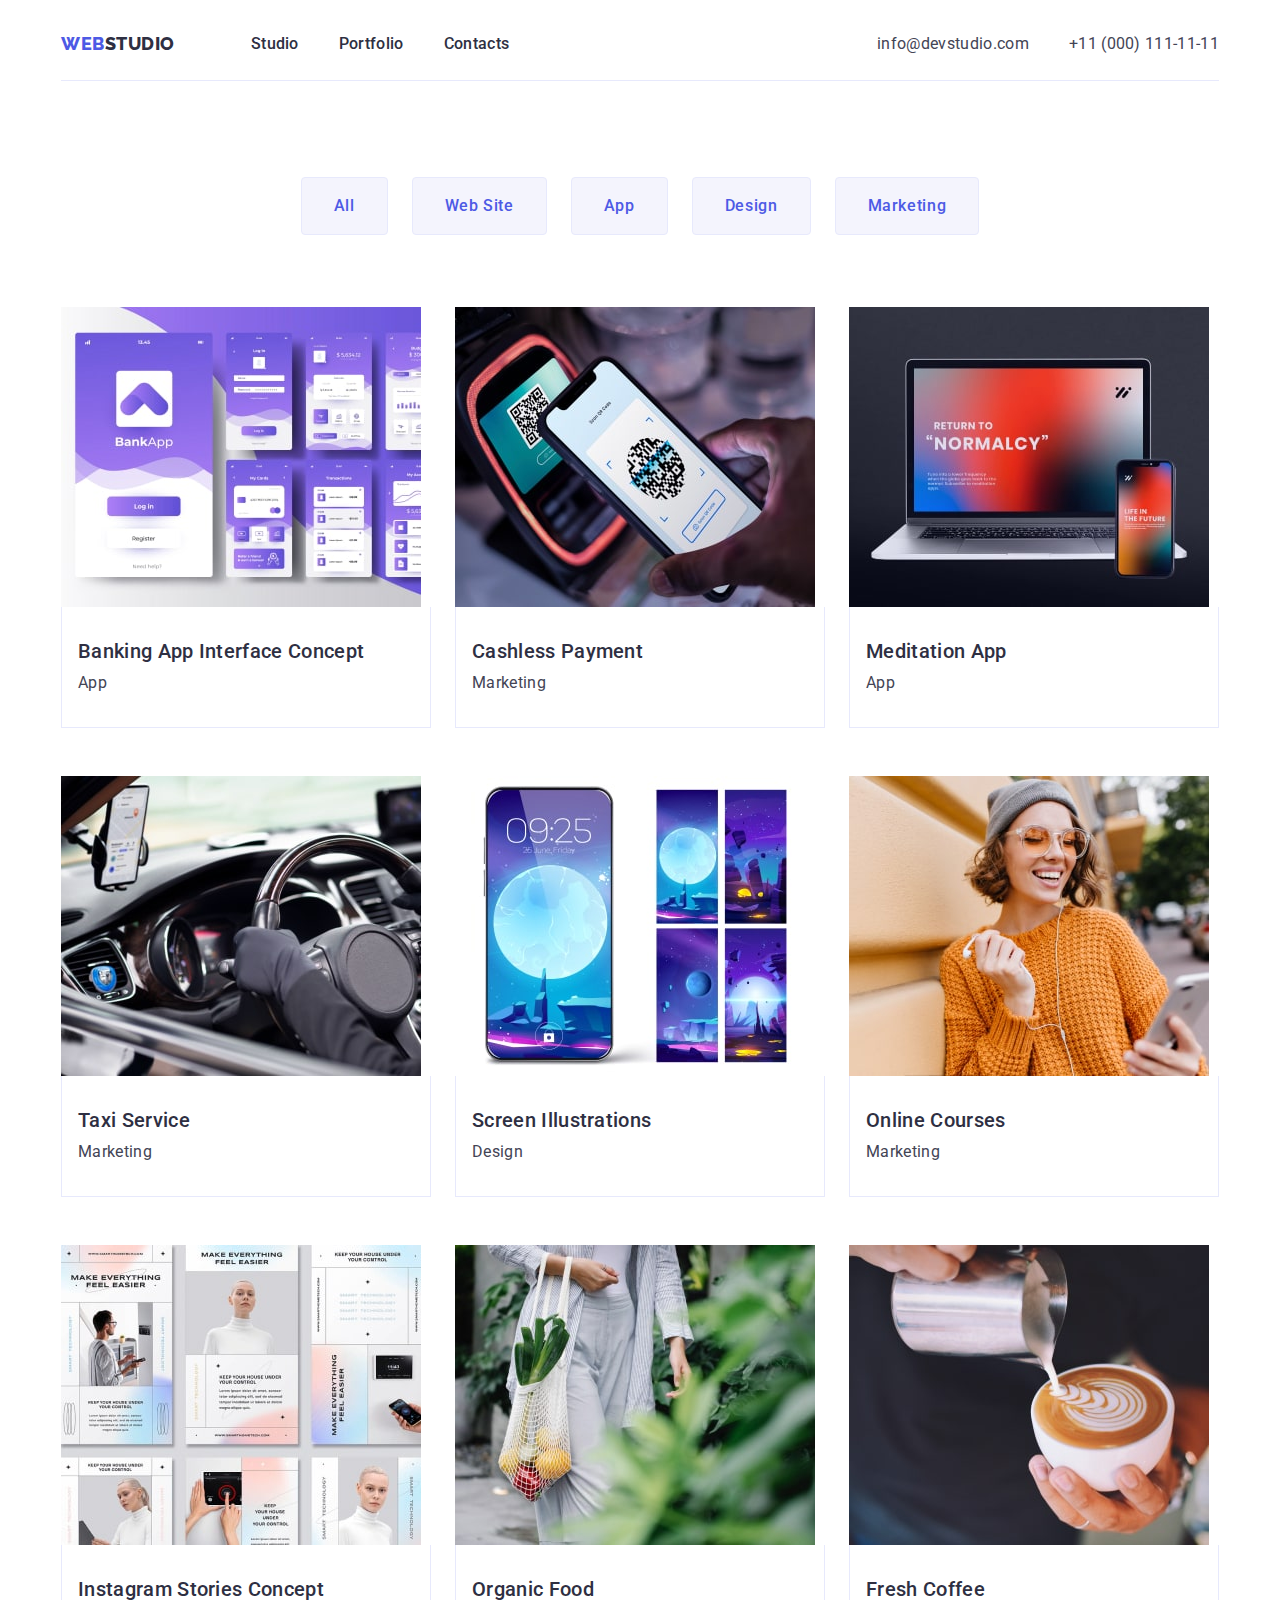
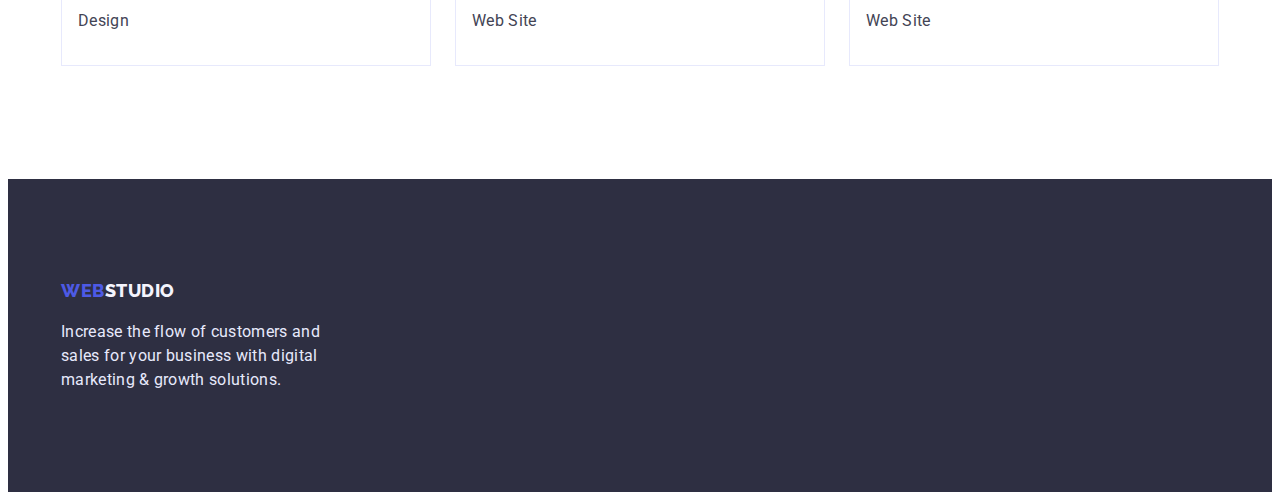
==== portfolio.html @ d9d820c8 "Initial commit" ====
<!DOCTYPE html>
<html lang="en">
  <head>
    <meta charset="UTF-8" />
    <meta http-equiv="X-UA-Compatible" content="IE=edge" />
    <meta name="viewport" content="width=device-width, initial-scale=1.0" />
    <title>Portfolio</title>
    <link rel="preconnect" href="https://fonts.googleapis.com" />
    <link rel="preconnect" href="https://fonts.gstatic.com" crossorigin />
    <link
      href="https://fonts.googleapis.com/css2?family=Raleway:wght@800&family=Roboto:wght@400;500;700&display=swap"
      rel="stylesheet"
    />
    <link
      rel="stylesheet"
      href="https://cdnjs.cloudflare.com/ajax/libs/modern-normalize/1.1.0/modern-normalize.min.css"
      integrity="sha512-wpPYUAdjBVSE4KJnH1VR1HeZfpl1ub8YT/NKx4PuQ5NmX2tKuGu6U/JRp5y+Y8XG2tV+wKQpNHVUX03MfMFn9Q=="
      crossorigin="anonymous"
      referrerpolicy="no-referrer"
    />
    <link rel="stylesheet" href="./css/styles.css" />
  </head>
  <body>
    <header class="header">
      <div class="container header-content">
        <nav class="header-nav">
          <a href="./index.html" class="logo-link">
            <span class="logo">Web</span>Studio</a
          >
          <ul class="header-list list">
            <li class="header-item">
              <a href="" class="header-link link">Studio</a>
            </li>
            <li class="header-item">
              <a href="./portfolio.html" class="header-link link">Portfolio</a>
            </li>
            <li class="header-item">
              <a href="" class="header-link link">Contacts</a>
            </li>
          </ul>
        </nav>
        <address class="contacts">
          <ul class="contacts-list list">
            <li class="contacts-item">
              <a href="mailto:info@devstudio.com" class="contacts-link mail"
                >info@devstudio.com</a
              >
            </li>
            <li class="contacts-item">
              <a href="tel:+110001111111" class="contacts-link tel"
                >+11 (000) 111-11-11</a
              >
            </li>
          </ul>
        </address>
      </div>
    </header>
    <!-- main -->
    <main>
      <section class="projects-portfolio">
        <div class="container">
          <h1 class="visually-hidden">Our Projects</h1>
          <ul class="projects-filter list">
            <li class="projets-item">
              <button type="button" class="button projects-btn">All</button>
            </li>
            <li class="projets-item">
              <button type="button" class="button projects-btn">
                Web Site
              </button>
            </li>
            <li class="projets-item">
              <button type="button" class="button projects-btn">App</button>
            </li>
            <li class="projets-item">
              <button type="button" class="button projects-btn">Design</button>
            </li>
            <li class="projets-item">
              <button type="button" class="button projects-btn">
                Marketing
              </button>
            </li>
          </ul>
          <ul class="projects-list list">
            <li class="projects-item">
              <a href="" class="projects-link">
                <img
                  src="./images/our-portfolio1.jpg"
                  alt="Bank app expamle"
                  width="360"
                  height="300"
                />
                <div class="projects-card">
                  <h2 class="projects-subtitle">
                    Banking App Interface Concept
                  </h2>
                  <p class="projects-text">App</p>
                </div>
              </a>
            </li>
            <li class="projects-item">
              <a href="" class="projects-link">
                <img
                  src="./images/our-portfolio2.jpg"
                  alt="Example of mobile cashless payment"
                  width="360"
                  height="300"
                />
                <div class="projects-card">
                  <h2 class="projects-subtitle">Cashless Payment</h2>
                  <p class="projects-text">Marketing</p>
                </div>
              </a>
            </li>
            <li class="projects-item">
              <a href="" class="projects-link">
                <img
                  src="./images/our-portfolio3.jpg"
                  alt="Notebook and mobile with meditation app"
                  width="360"
                  height="300"
                />
                <div class="projects-card">
                  <h2 class="projects-subtitle">Meditation App</h2>
                  <p class="projects-text">App</p>
                </div>
              </a>
            </li>
            <li class="projects-item">
              <a href="" class="projects-link">
                <img
                  src="./images/our-portfolio4.jpg"
                  alt="Driver of taxi with maps on the phone"
                  width="360"
                  height="300"
                />
                <div class="projects-card">
                  <h2 class="projects-subtitle">Taxi Service</h2>
                  <p class="projects-text">Marketing</p>
                </div>
              </a>
            </li>
            <li class="projects-item">
              <a href="" class="projects-link">
                <img
                  src="./images/our-portfolio5.jpg"
                  alt="Design of phone wallpapers "
                  width="360"
                  height="300"
                />
                <div class="projects-card">
                  <h2 class="projects-subtitle">Screen Illustrations</h2>
                  <p class="projects-text">Design</p>
                </div>
              </a>
            </li>
            <li class="projects-item">
              <a href="" class="projects-link">
                <img
                  src="./images/our-portfolio6.jpg"
                  alt="Woman with headphones"
                  width="360"
                  height="300"
                />
                <div class="projects-card">
                  <h2 class="projects-subtitle">Online Courses</h2>
                  <p class="projects-text">Marketing</p>
                </div>
              </a>
            </li>
            <li class="projects-item">
              <a href="" class="projects-link">
                <img
                  src="./images/our-portfolio7.jpg"
                  alt="Examples of stories in Instagram"
                  width="360"
                  height="300"
                />
                <div class="projects-card">
                  <h2 class="projects-subtitle">Instagram Stories Concept</h2>
                  <p class="projects-text">Design</p>
                </div>
              </a>
            </li>
            <li class="projects-item">
              <a href="" class="projects-link">
                <img
                  src="./images/our-portfolio8.jpg"
                  alt="Woman with groseries in mesh bag"
                  width="360"
                  height="300"
                />
                <div class="projects-card">
                  <h2 class="projects-subtitle">Organic Food</h2>
                  <p class="projects-text">Web Site</p>
                </div>
              </a>
            </li>
            <li class="projects-item">
              <a href="" class="projects-link">
                <img
                  src="./images/our-portfolio9.jpg"
                  alt="Latte art in the cup"
                  width="360"
                  height="300"
                />
                <div class="projects-card">
                  <h2 class="projects-subtitle">Fresh Coffee</h2>
                  <p class="projects-text">Web Site</p>
                </div>
              </a>
            </li>
          </ul>
        </div>
      </section>
    </main>
    <!-- /main -->
    <!-- Footer -->
    <footer class="footer">
      <div class="container">
        <a href="./index.html" class="logo-link">
          <span class="logo">Web</span>Studio</a
        >
        <p class="footer-text">
          Increase the flow of customers and sales for your business with
          digital marketing & growth solutions.
        </p>
      </div>
    </footer>
    <!-- /Footer -->
  </body>
</html>
---- css/styles.css ----
:root {
  --primary-text-color: #434455;
  --title-text-color: #2e2f42;
  --active-color: #404bbf;
  --primary-bg-color: #ffffff;
  --main-margin: 24px;
  --secondary-margin: 8px;
}
body {
  color: var(--primary-text-color);
  background-color: var(--primary-bg-color);
  font-family: Roboto, sans-serif;
  letter-spacing: 0.02em;
  font-size: 16px;
  line-height: 1.5;
}
h1,
h2,
h3,
h4,
h5,
h6,
p {
  margin: 0;
}
ul {
  margin: 0;
  padding: 0;
}
.container {
  width: 1158px;
  margin: 0 auto;
  padding: 0 15px;
  /* outline: 1px solid red; */
}
img {
  display: block;
  max-width: 100%;
  height: auto;
}
.list {
  list-style: none;
}
.button {
  font-family: inherit;
  letter-spacing: 0.04em;
  font-weight: 500;
  font-size: 16px;
  line-height: 1.5;
  cursor: pointer;
}
.title {
  color: var(--title-text-color);
  font-size: 36px;
  line-height: 1.11;
  text-align: center;
  text-transform: capitalize;
}
.visually-hidden {
  position: absolute;
  width: 1px;
  height: 1px;
  margin: -1px;
  border: 0;
  padding: 0;
  white-space: nowrap;
  clip-path: inset(100%);
  clip: rect(0 0 0 0);
  overflow: hidden;
}

/* -------------------Header ---------------*/

.logo {
  color: #4d5ae5;
  text-decoration: none;
}
.logo-link {
  color: var(--title-text-color);
  font-family: Raleway, sans-serif;
  text-decoration: none;
  font-weight: 800;
  font-size: 18px;
  line-height: 1.33;
  letter-spacing: 0.03em;
  text-transform: uppercase;
  margin-right: 76px;
}

.header-content {
  border-bottom: solid rgba(231, 233, 252, 1) 1px;
  display: flex;
  padding: 24px 0;
}
.header-list {
  display: flex;
  gap: 40px;
}
.header-nav {
  display: flex;
  align-items: center;
}
.header-link {
  color: var(--title-text-color);
  text-decoration: none;
  font-weight: 500;
  font-size: 16px;
  line-height: 1.5;
}
.header-link:hover,
.header-link:focus {
  color: var(--active-color);
}
.contacts-list {
  display: flex;
}
.contacts {
  margin-left: auto;
}
.mail {
  margin-right: 40px;
}

.contacts-link {
  color: var(--primary-text-color);
  font-style: normal;
  text-decoration: none;
  font-size: 16px;
  line-height: 1.5;
}
.contacts-link:hover,
.contacts-link:focus {
  color: var(--active-color);
}

/*-------------------- hero section -------------------*/
.hero {
  background-color: #2e2f42;
  padding-top: 164px;
  padding-bottom: 188px;
}
.hero-container {
  display: flex;
  flex-direction: column;
  flex-grow: 1;
  align-items: center;
}
.hero-title {
  color: #ffffff;
  font-size: 56px;
  line-height: 1.07;
  width: 496px;
  margin-bottom: 48px;
  text-align: center;
}
.hero-button {
  color: #ffffff;
  font-weight: 500;
  background-color: #4d5ae5;
  padding: 16px 32px;
  border: transparent;
  box-shadow: 0px 4px 4px rgba(0, 0, 0, 0.15);
  border-radius: 4px;
  min-width: 169px;
}
.hero-button:hover,
.hero-button:focus {
  background-color: #404bbf;
}

/* sections */
/* ---------------------Features---------------------- */
.features {
  padding-top: 120px;
  padding-bottom: 60px;
}
.features-list {
  display: flex;
  gap: 24px;
}
.features-item {
  width: calc((100% - 72px) / 4);
}
.features-subtitle {
  font-weight: 500;
  color: var(--title-text-color);
  font-size: 20px;
  line-height: 1.2;
  margin-bottom: var(--secondary-margin);
}
.features-text {
  min-width: 264px;
}

/*-------------Work section-----------  */
.work {
  padding-top: 60px;
  padding-bottom: 120px;
}
.work-title {
  font-size: 36px;
  line-height: 1.1;
  text-align: center;
  margin-bottom: 72px;
}
.work-list {
  display: flex;
  gap: 24px;
}
/* --------------------------Team section------------------ */
.team {
  padding: 120px 0;
  background-color: #f4f4fd;
}
.team-title {
  font-size: 36px;
  line-height: 1.1;
  text-align: center;
  padding-bottom: 72px;
}
.team-subtitle {
  font-weight: 500;
  color: var(--title-text-color);
  margin-bottom: var(--secondary-margin);
  text-align: center;
}
.team-text {
  text-align: center;
}
.team-item {
  width: calc((100% - 72px) / 3);
  box-shadow: 0px 1px 6px rgba(46, 47, 66, 0.08),
    0px 1px 1px rgba(46, 47, 66, 0.16), 0px 2px 1px rgba(46, 47, 66, 0.08);
  border-radius: 0px 0px 4px 4px;
  background-color: #ffffff;
}
.team-list {
  display: flex;
  gap: 24px;
}
.team-card {
  padding: 32px 0;
}
/* ---------------------footer --------------*/
.footer {
  background-color: #2e2f42;
  padding: 100px 0;
}
.footer .logo-link {
  color: rgba(244, 244, 253, 1);
  margin-right: 0;
}
.footer-text {
  color: #e7e9fc;
  letter-spacing: 0.02em;
  width: 264px;
  margin-top: 16px;
}
/* ----------------Portfolio-------------- */
.projects-portfolio {
  padding-top: 96px;
  padding-bottom: 113px;
}
.projects-button {
  padding-top: 96px;
  padding-bottom: 72px;
}
.projects-btn {
  color: #4d5ae5;
  background-color: #f4f4fd;
  border: 1px solid #e7e9fc;
  border-radius: 4px;
  padding: 16px 32px;
}
.projects-btn:hover,
.projects-btn:focus {
  color: #ffffff;
  background-color: #404bbf;
}

.projects-link {
  text-decoration: none;
}
.projects-filter {
  display: flex;
  flex-direction: row;
  justify-content: center;
  align-items: center;
  gap: 24px;
  margin-bottom: 72px;
}
.projects-list {
  display: flex;
  flex-direction: row;
  flex-wrap: wrap;
  gap: 48px 24px;
  justify-content: center;
}
.projects-subtitle {
  font-weight: 500;
  font-size: 20px;
  line-height: 1.2;
  color: var(--title-text-color);
  margin-bottom: var(--secondary-margin);
}
.projects-card {
  border: 1px solid #e7e9fc;
  border-top: transparent;
  padding: 32px 0 32px 16px;
}
.projects-item {
  width: calc((100% - 48px) / 3);
  text-decoration: none;
}
.projects-text {
  color: var(--primary-text-color);
}
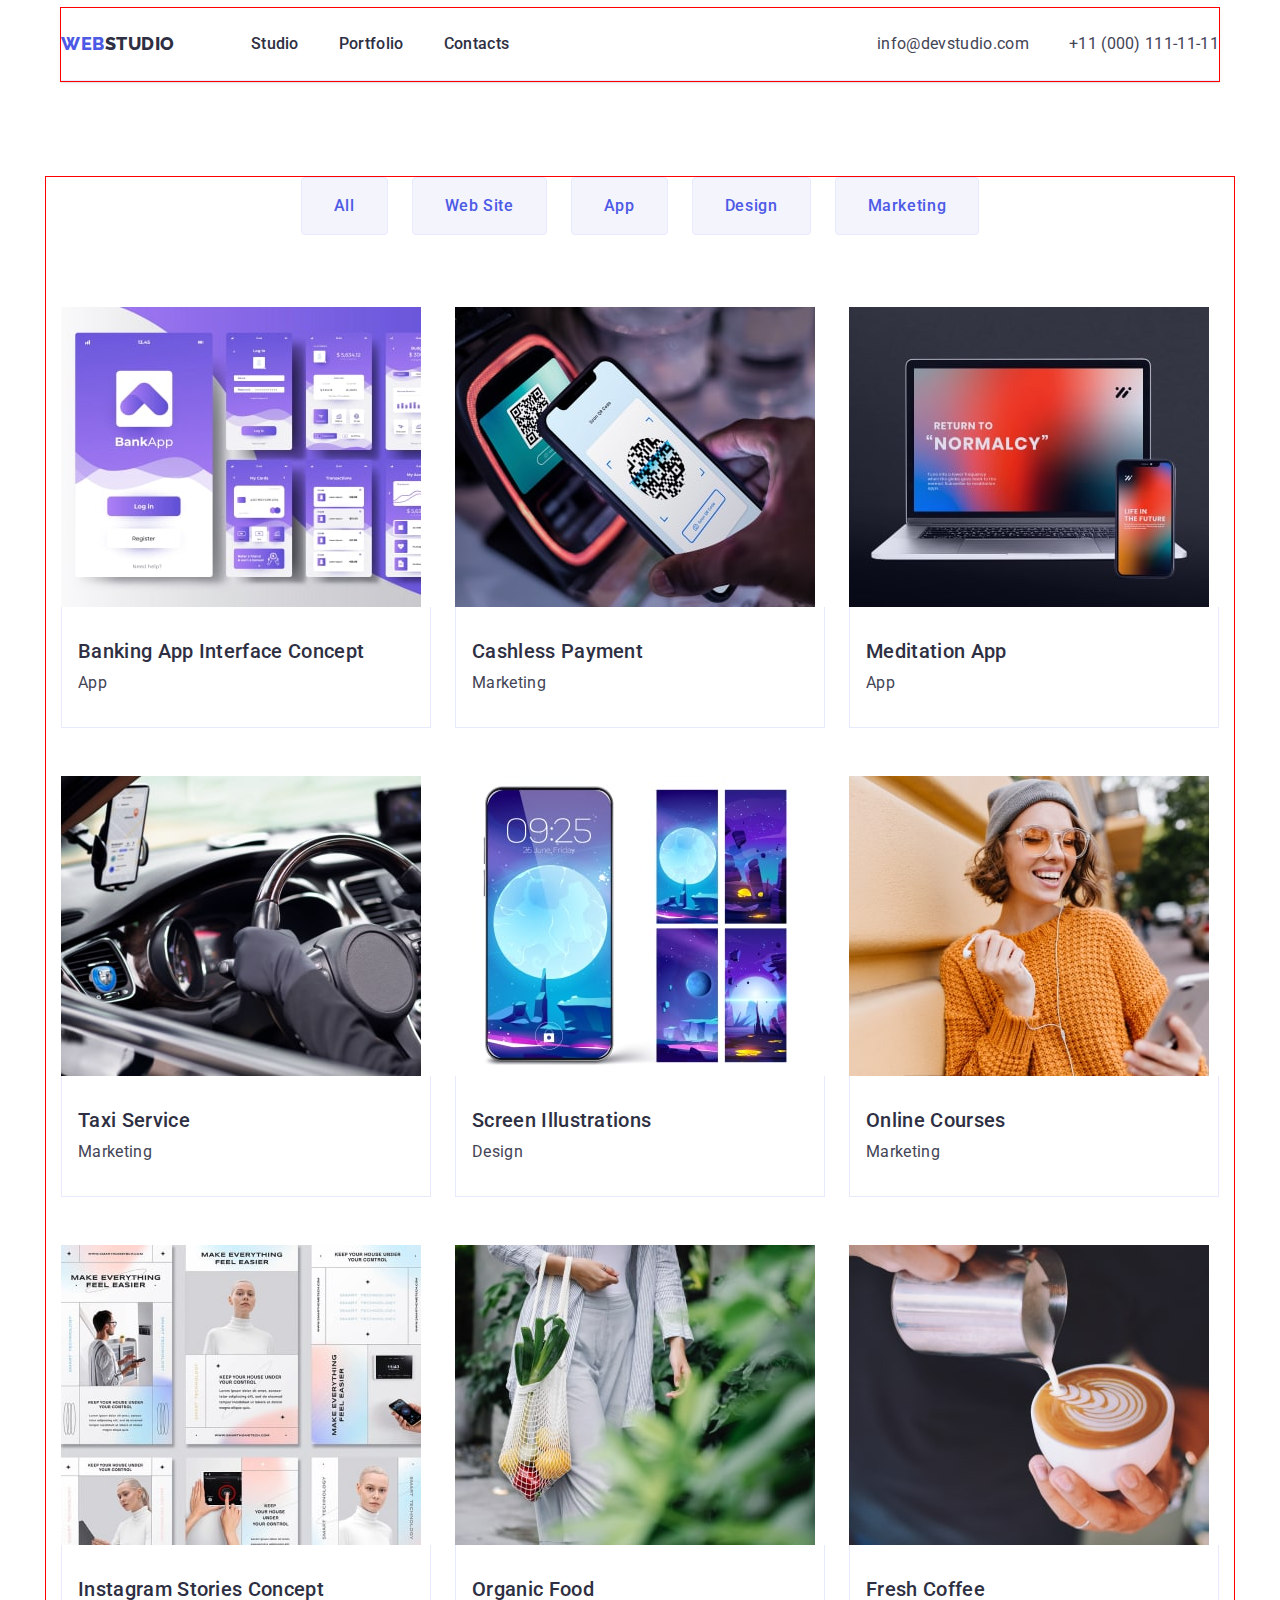
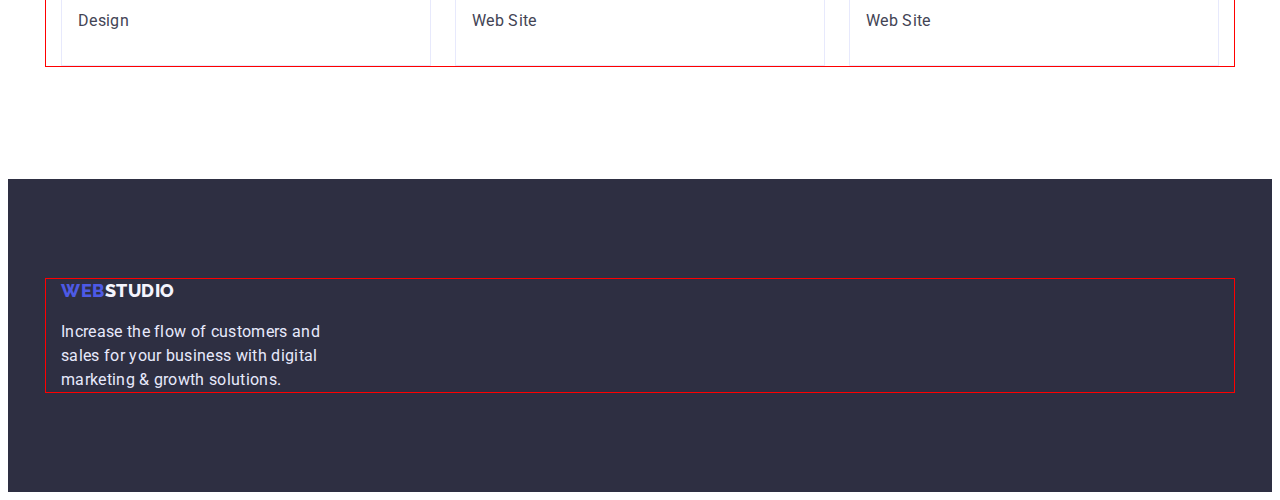
==== commit 5b30cf8f: "summary" ====
--- a/portfolio.html
+++ b/portfolio.html
@@ -24,12 +24,12 @@
     <header class="header">
       <div class="container header-content">
         <nav class="header-nav">
-          <a href="./index.html" class="logo-link">
+          <a href="./index.html" class="logo-link link">
             <span class="logo">Web</span>Studio</a
           >
           <ul class="header-list list">
             <li class="header-item">
-              <a href="" class="header-link link">Studio</a>
+              <a href="./index.html" class="header-link link">Studio</a>
             </li>
             <li class="header-item">
               <a href="./portfolio.html" class="header-link link">Portfolio</a>
@@ -42,12 +42,14 @@
         <address class="contacts">
           <ul class="contacts-list list">
             <li class="contacts-item">
-              <a href="mailto:info@devstudio.com" class="contacts-link mail"
+              <a
+                href="mailto:info@devstudio.com"
+                class="contacts-link link mail"
                 >info@devstudio.com</a
               >
             </li>
             <li class="contacts-item">
-              <a href="tel:+110001111111" class="contacts-link tel"
+              <a href="tel:+110001111111" class="contacts-link link tel"
                 >+11 (000) 111-11-11</a
               >
             </li>
@@ -83,7 +85,7 @@
           </ul>
           <ul class="projects-list list">
             <li class="projects-item">
-              <a href="" class="projects-link">
+              <a href="" class="projects-link link">
                 <img
                   src="./images/our-portfolio1.jpg"
                   alt="Bank app expamle"
@@ -99,7 +101,7 @@
               </a>
             </li>
             <li class="projects-item">
-              <a href="" class="projects-link">
+              <a href="" class="projects-link link">
                 <img
                   src="./images/our-portfolio2.jpg"
                   alt="Example of mobile cashless payment"
@@ -113,7 +115,7 @@
               </a>
             </li>
             <li class="projects-item">
-              <a href="" class="projects-link">
+              <a href="" class="projects-link link">
                 <img
                   src="./images/our-portfolio3.jpg"
                   alt="Notebook and mobile with meditation app"
@@ -127,7 +129,7 @@
               </a>
             </li>
             <li class="projects-item">
-              <a href="" class="projects-link">
+              <a href="" class="projects-link link">
                 <img
                   src="./images/our-portfolio4.jpg"
                   alt="Driver of taxi with maps on the phone"
@@ -141,7 +143,7 @@
               </a>
             </li>
             <li class="projects-item">
-              <a href="" class="projects-link">
+              <a href="" class="projects-link link">
                 <img
                   src="./images/our-portfolio5.jpg"
                   alt="Design of phone wallpapers "
@@ -155,7 +157,7 @@
               </a>
             </li>
             <li class="projects-item">
-              <a href="" class="projects-link">
+              <a href="" class="projects-link link">
                 <img
                   src="./images/our-portfolio6.jpg"
                   alt="Woman with headphones"
@@ -169,7 +171,7 @@
               </a>
             </li>
             <li class="projects-item">
-              <a href="" class="projects-link">
+              <a href="" class="projects-link link">
                 <img
                   src="./images/our-portfolio7.jpg"
                   alt="Examples of stories in Instagram"
@@ -183,7 +185,7 @@
               </a>
             </li>
             <li class="projects-item">
-              <a href="" class="projects-link">
+              <a href="" class="projects-link link">
                 <img
                   src="./images/our-portfolio8.jpg"
                   alt="Woman with groseries in mesh bag"
@@ -197,7 +199,7 @@
               </a>
             </li>
             <li class="projects-item">
-              <a href="" class="projects-link">
+              <a href="" class="projects-link link">
                 <img
                   src="./images/our-portfolio9.jpg"
                   alt="Latte art in the cup"
@@ -218,7 +220,7 @@
     <!-- Footer -->
     <footer class="footer">
       <div class="container">
-        <a href="./index.html" class="logo-link">
+        <a href="./index.html" class="logo-link link">
           <span class="logo">Web</span>Studio</a
         >
         <p class="footer-text">
--- a/css/styles.css
+++ b/css/styles.css
@@ -31,7 +31,7 @@
   width: 1158px;
   margin: 0 auto;
   padding: 0 15px;
-  /* outline: 1px solid red; */
+  outline: 1px solid red;
 }
 img {
   display: block;
@@ -40,6 +40,9 @@
 }
 .list {
   list-style: none;
+}
+.link {
+  text-decoration: none;
 }
 .button {
   font-family: inherit;
@@ -78,7 +81,6 @@
 .logo-link {
   color: var(--title-text-color);
   font-family: Raleway, sans-serif;
-  text-decoration: none;
   font-weight: 800;
   font-size: 18px;
   line-height: 1.33;
@@ -89,6 +91,8 @@
 
 .header-content {
   border-bottom: solid rgba(231, 233, 252, 1) 1px;
+  box-shadow: 0px 2px 1px rgba(46, 47, 66, 0.08),
+    0px 1px 1px rgba(46, 47, 66, 0.16), 0px 1px 6px rgba(46, 47, 66, 0.08);
   display: flex;
   padding: 24px 0;
 }
@@ -102,7 +106,6 @@
 }
 .header-link {
   color: var(--title-text-color);
-  text-decoration: none;
   font-weight: 500;
   font-size: 16px;
   line-height: 1.5;
@@ -124,7 +127,6 @@
 .contacts-link {
   color: var(--primary-text-color);
   font-style: normal;
-  text-decoration: none;
   font-size: 16px;
   line-height: 1.5;
 }
@@ -135,11 +137,21 @@
 
 /*-------------------- hero section -------------------*/
 .hero {
-  background-color: #2e2f42;
   padding-top: 164px;
   padding-bottom: 188px;
-}
-.hero-container {
+  margin-left: auto;
+  margin-right: auto;
+  max-width: 1440px;
+  background-image: linear-gradient(
+      rgba(46, 47, 66, 0.7),
+      rgba(46, 47, 66, 0.7)
+    ),
+    url(../images/people-office.jpg);
+  background-repeat: no-repeat;
+  background-size: cover;
+  background-position: center;
+}
+.hero-content {
   display: flex;
   flex-direction: column;
   flex-grow: 1;
@@ -149,7 +161,7 @@
   color: #ffffff;
   font-size: 56px;
   line-height: 1.07;
-  width: 496px;
+  max-width: 496px;
   margin-bottom: 48px;
   text-align: center;
 }
@@ -181,6 +193,18 @@
 .features-item {
   width: calc((100% - 72px) / 4);
 }
+.features-rect {
+  background-color: #f4f4fd;
+  border-radius: 4px;
+  display: flex;
+  align-items: center;
+  justify-content: center;
+  width: 264px;
+  height: 112px;
+  margin-bottom: var(--secondary-margin);
+}
+.features-icon {
+}
 .features-subtitle {
   font-weight: 500;
   color: var(--title-text-color);
@@ -218,14 +242,9 @@
   text-align: center;
   padding-bottom: 72px;
 }
-.team-subtitle {
-  font-weight: 500;
-  color: var(--title-text-color);
-  margin-bottom: var(--secondary-margin);
-  text-align: center;
-}
-.team-text {
-  text-align: center;
+.team-list {
+  display: flex;
+  gap: 24px;
 }
 .team-item {
   width: calc((100% - 72px) / 3);
@@ -234,17 +253,87 @@
   border-radius: 0px 0px 4px 4px;
   background-color: #ffffff;
 }
-.team-list {
-  display: flex;
-  gap: 24px;
-}
 .team-card {
   padding: 32px 0;
+}
+.team-subtitle {
+  font-weight: 500;
+  color: var(--title-text-color);
+  margin-bottom: var(--secondary-margin);
+  text-align: center;
+}
+.team-text {
+  text-align: center;
+  margin-bottom: var(--secondary-margin);
+}
+.team-social-list {
+  display: flex;
+  justify-content: center;
+  gap: 24px;
+  padding-bottom: 32px;
+}
+.team-social-item {
+  width: 40px;
+  height: 40px;
+}
+.team-social-link {
+  background-color: rgba(77, 90, 229, 1);
+  display: flex;
+  justify-content: center;
+  align-content: center;
+  width: 100%;
+  height: 100%;
+  border-radius: 50%;
+  padding: 12px;
+}
+.team-social-link:hover,
+.team-social-link:focus {
+  background-color: #404bbf;
+}
+/* ------------Section Customers--------- */
+.customers {
+  padding-top: 130px;
+  padding-bottom: 120px;
+}
+.customers-title {
+  margin-bottom: 72px;
+}
+.customers-logo-list {
+  display: flex;
+  gap: 24px;
+  justify-content: center;
+  align-content: center;
+}
+.customers-logo-item {
+  width: calc((100% - 144px) / 6);
+  border: 1px solid #8e8f99;
+  border-radius: 4px;
+}
+.customers-logo-link {
+  display: flex;
+  justify-content: center;
+  align-content: center;
+  padding: 16px 32px;
+  color: #8e8f99;
+  border: 1px solid #8e8f99;
+}
+.customers-logo-link:is(:hover, :focus) {
+  color: #404bbf;
+  border-color: #404bbf;
+}
+.customers-logo-icon {
+  fill: currentColor;
 }
 /* ---------------------footer --------------*/
 .footer {
   background-color: #2e2f42;
   padding: 100px 0;
+}
+.footer-content {
+  display: flex;
+}
+.footer-info {
+  display: flex;
 }
 .footer .logo-link {
   color: rgba(244, 244, 253, 1);
@@ -255,6 +344,37 @@
   letter-spacing: 0.02em;
   width: 264px;
   margin-top: 16px;
+}
+.footer-social-media {
+  display: flex;
+  justify-content: center;
+  align-content: center;
+}
+.footer-title {
+  font-weight: 500;
+  color: #ffffff;
+  margin-bottom: 16px;
+}
+.footer-social-list {
+  display: flex;
+  justify-content: center;
+  gap: 16px;
+}
+.footer-social-item {
+  width: 40px;
+  height: 40px;
+}
+.footer-social-link {
+  background-color: rgba(255, 255, 255, 0.1);
+  display: flex;
+  justify-content: center;
+  align-content: center;
+  width: 100%;
+  height: 100%;
+  border-radius: 50%;
+  padding: 8px;
+}
+.footer-icon {
 }
 /* ----------------Portfolio-------------- */
 .projects-portfolio {
@@ -276,10 +396,8 @@
 .projects-btn:focus {
   color: #ffffff;
   background-color: #404bbf;
-}
-
-.projects-link {
-  text-decoration: none;
+  box-shadow: 0px 3px 1px rgba(0, 0, 0, 0.1), 0px 2px 1px rgba(0, 0, 0, 0.08),
+    0px 2px 2px rgba(0, 0, 0, 0.12);
 }
 .projects-filter {
   display: flex;
@@ -310,7 +428,14 @@
 }
 .projects-item {
   width: calc((100% - 48px) / 3);
-  text-decoration: none;
+  background-color: #ffffff;
+}
+.projects-item:hover,
+.projects-item:focus {
+  border: 1px solid #f4f4fd;
+  border-top: transparent;
+  box-shadow: 0px 1px 6px rgba(46, 47, 66, 0.08),
+    0px 1px 1px rgba(46, 47, 66, 0.16), 0px 2px 1px rgba(46, 47, 66, 0.08);
 }
 .projects-text {
   color: var(--primary-text-color);
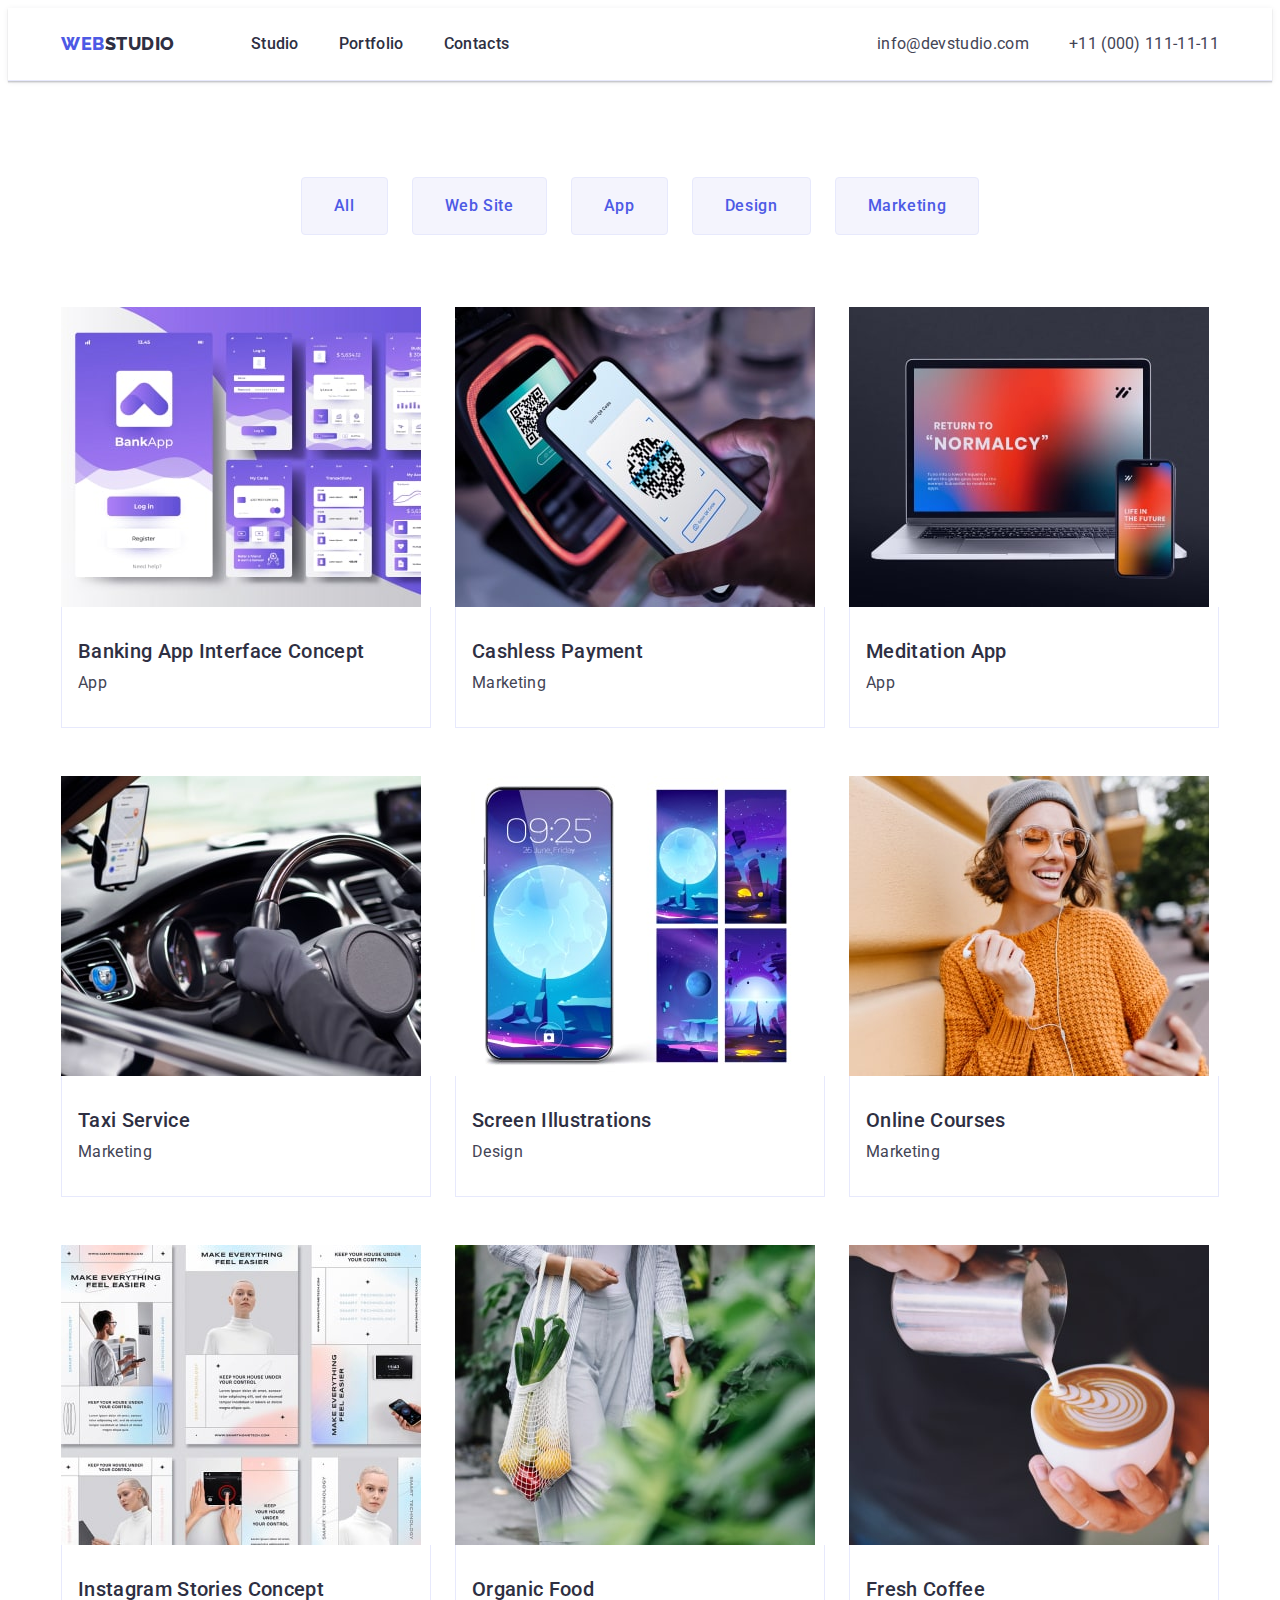
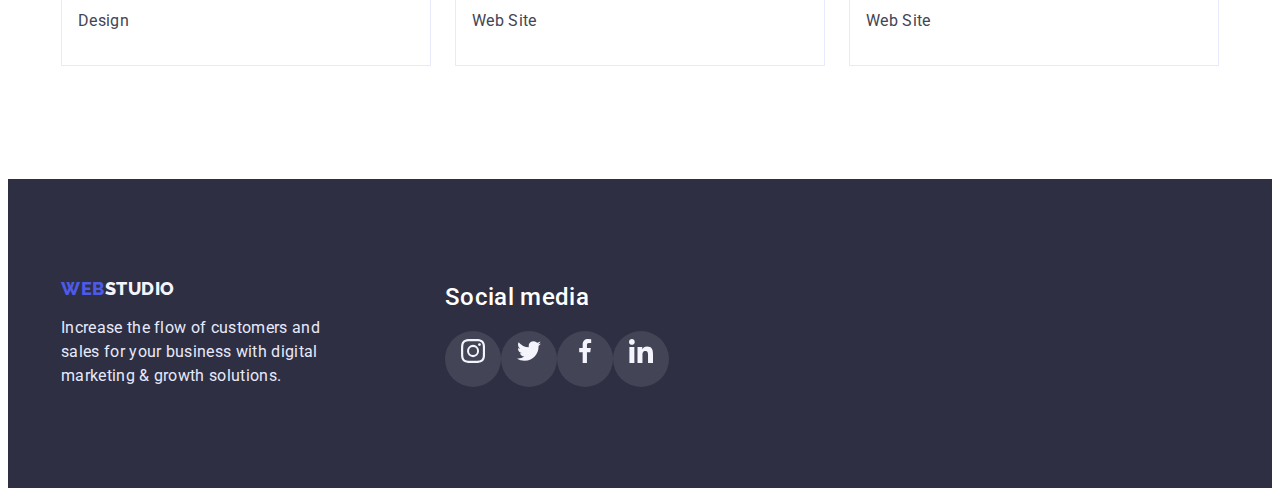
==== commit 56491687: "summary" ====
--- a/portfolio.html
+++ b/portfolio.html
@@ -21,7 +21,7 @@
     <link rel="stylesheet" href="./css/styles.css" />
   </head>
   <body>
-    <header class="header">
+    <header class="header-portfolio">
       <div class="container header-content">
         <nav class="header-nav">
           <a href="./index.html" class="logo-link link">
@@ -219,14 +219,68 @@
     <!-- /main -->
     <!-- Footer -->
     <footer class="footer">
-      <div class="container">
-        <a href="./index.html" class="logo-link link">
-          <span class="logo">Web</span>Studio</a
-        >
-        <p class="footer-text">
-          Increase the flow of customers and sales for your business with
-          digital marketing & growth solutions.
-        </p>
+      <div class="container footer-content">
+        <div class="footer-info">
+          <a href="./index.html" class="logo-link link">
+            <span class="logo">Web</span>Studio</a
+          >
+          <p class="footer-text">
+            Increase the flow of customers and sales for your business with
+            digital marketing & growth solutions.
+          </p>
+        </div>
+        <div class="footer-social-media">
+          <h2 class="footer-title">Social media</h2>
+          <ul class="footer-social-list list">
+            <li class="footer-social-item">
+              <a
+                href=""
+                class="footer-social-link link"
+                target="_blank"
+                rel="noopener norefferrer nofollow"
+              >
+                <svg class="footer-icon" width="24" height="24">
+                  <use href="./images/symbol-defs.svg#icon-instagram"></use>
+                </svg>
+              </a>
+            </li>
+            <li class="footer-social-item">
+              <a
+                href=""
+                class="footer-social-link link"
+                target="_blank"
+                rel="noopener norefferrer nofollow"
+              >
+                <svg class="footer-icon" width="24" height="24">
+                  <use href="./images/symbol-defs.svg#icon-twitter"></use></svg
+              ></a>
+            </li>
+            <li class="footer-social-item">
+              <a
+                href=""
+                class="footer-social-link link"
+                target="_blank"
+                rel="noopener norefferrer nofollow"
+              >
+                <svg class="footer-icon" width="24" height="24">
+                  <use href="./images/symbol-defs.svg#icon-facebook"></use>
+                </svg>
+              </a>
+            </li>
+            <li class="footer-social-item">
+              <a
+                href=""
+                class="footer-social-link link"
+                target="_blank"
+                rel="noopener norefferrer nofollow"
+              >
+                <svg class="footer-icon" width="24" height="24">
+                  <use href="./images/symbol-defs.svg#icon-linkedin"></use>
+                </svg>
+              </a>
+            </li>
+          </ul>
+        </div>
       </div>
     </footer>
     <!-- /Footer -->
--- a/css/styles.css
+++ b/css/styles.css
@@ -31,7 +31,7 @@
   width: 1158px;
   margin: 0 auto;
   padding: 0 15px;
-  outline: 1px solid red;
+  /* outline: 1px solid red; */
 }
 img {
   display: block;
@@ -88,11 +88,12 @@
   text-transform: uppercase;
   margin-right: 76px;
 }
-
-.header-content {
+.header-portfolio {
   border-bottom: solid rgba(231, 233, 252, 1) 1px;
   box-shadow: 0px 2px 1px rgba(46, 47, 66, 0.08),
     0px 1px 1px rgba(46, 47, 66, 0.16), 0px 1px 6px rgba(46, 47, 66, 0.08);
+}
+.header-content {
   display: flex;
   padding: 24px 0;
 }
@@ -333,11 +334,20 @@
   display: flex;
 }
 .footer-info {
-  display: flex;
+  width: 264px;
+  margin-right: 120px;
 }
 .footer .logo-link {
   color: rgba(244, 244, 253, 1);
   margin-right: 0;
+  font-family: 'Raleway';
+  font-style: normal;
+  font-weight: 800;
+  font-size: 18px;
+  line-height: 1.16;
+  letter-spacing: 0.03em;
+  text-transform: uppercase;
+  display: block;
 }
 .footer-text {
   color: #e7e9fc;
@@ -346,11 +356,11 @@
   margin-top: 16px;
 }
 .footer-social-media {
-  display: flex;
-  justify-content: center;
-  align-content: center;
+  /* display: flex; */
+  width: 208px;
 }
 .footer-title {
+  font-style: normal;
   font-weight: 500;
   color: #ffffff;
   margin-bottom: 16px;
@@ -358,6 +368,7 @@
 .footer-social-list {
   display: flex;
   justify-content: center;
+  flex-basis: calc((100% - 48px) / 4);
   gap: 16px;
 }
 .footer-social-item {
@@ -373,6 +384,9 @@
   height: 100%;
   border-radius: 50%;
   padding: 8px;
+}
+.footer-social-link:is(:hover, :focus) {
+  background-color: #31d0aa;
 }
 .footer-icon {
 }
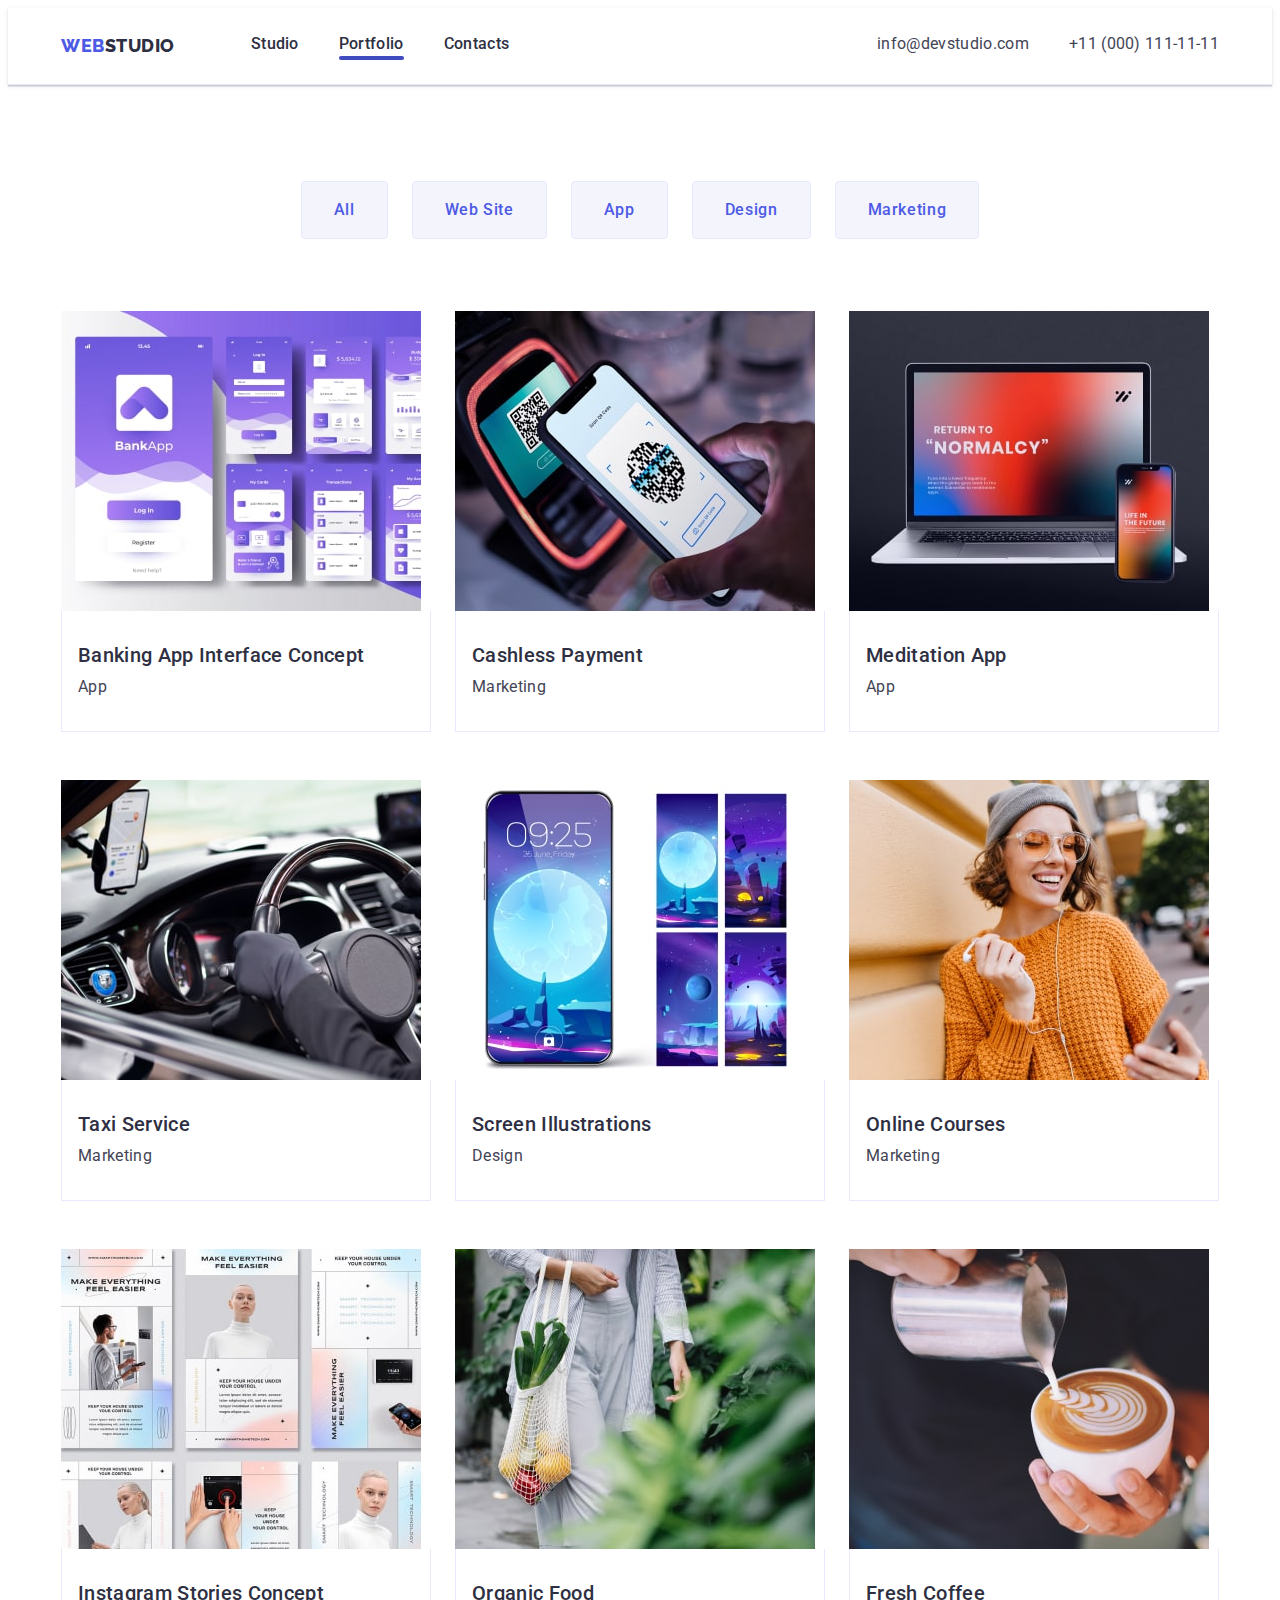
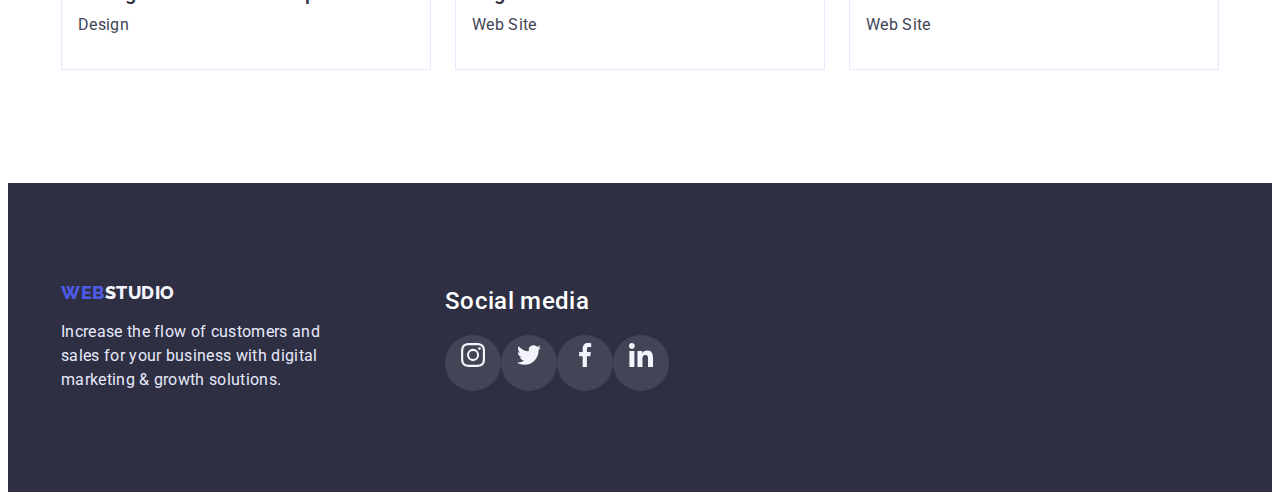
==== commit 690ef3f5: "summary" ====
--- a/portfolio.html
+++ b/portfolio.html
@@ -32,7 +32,9 @@
               <a href="./index.html" class="header-link link">Studio</a>
             </li>
             <li class="header-item">
-              <a href="./portfolio.html" class="header-link link">Portfolio</a>
+              <a href="./portfolio.html" class="header-link link current"
+                >Portfolio</a
+              >
             </li>
             <li class="header-item">
               <a href="" class="header-link link">Contacts</a>
--- a/css/styles.css
+++ b/css/styles.css
@@ -58,6 +58,21 @@
   line-height: 1.11;
   text-align: center;
   text-transform: capitalize;
+}
+.current {
+  color: rgba(64, 75, 191, 1);
+}
+.current::after {
+  content: '';
+  display: block;
+  position: absolute;
+  width: 100%;
+  height: 4px;
+  background: #404bbf;
+  border-radius: 2px;
+  bottom: 0;
+  left: 0;
+  position: relative;
 }
 .visually-hidden {
   position: absolute;
@@ -178,7 +193,7 @@
 }
 .hero-button:hover,
 .hero-button:focus {
-  background-color: #404bbf;
+  background-color: var(--active-color);
 }
 
 /* sections */
@@ -278,7 +293,7 @@
   height: 40px;
 }
 .team-social-link {
-  background-color: rgba(77, 90, 229, 1);
+  background-color: #4d5ae5;
   display: flex;
   justify-content: center;
   align-content: center;
@@ -289,7 +304,7 @@
 }
 .team-social-link:hover,
 .team-social-link:focus {
-  background-color: #404bbf;
+  background-color: var(--active-color);
 }
 /* ------------Section Customers--------- */
 .customers {
@@ -319,8 +334,8 @@
   border: 1px solid #8e8f99;
 }
 .customers-logo-link:is(:hover, :focus) {
-  color: #404bbf;
-  border-color: #404bbf;
+  color: var(--active-color);
+  border-color: var(--active-color);
 }
 .customers-logo-icon {
   fill: currentColor;
@@ -338,7 +353,7 @@
   margin-right: 120px;
 }
 .footer .logo-link {
-  color: rgba(244, 244, 253, 1);
+  color: #f4f4fd;
   margin-right: 0;
   font-family: 'Raleway';
   font-style: normal;
@@ -409,7 +424,7 @@
 .projects-btn:hover,
 .projects-btn:focus {
   color: #ffffff;
-  background-color: #404bbf;
+  background-color: var(--active-color);
   box-shadow: 0px 3px 1px rgba(0, 0, 0, 0.1), 0px 2px 1px rgba(0, 0, 0, 0.08),
     0px 2px 2px rgba(0, 0, 0, 0.12);
 }
